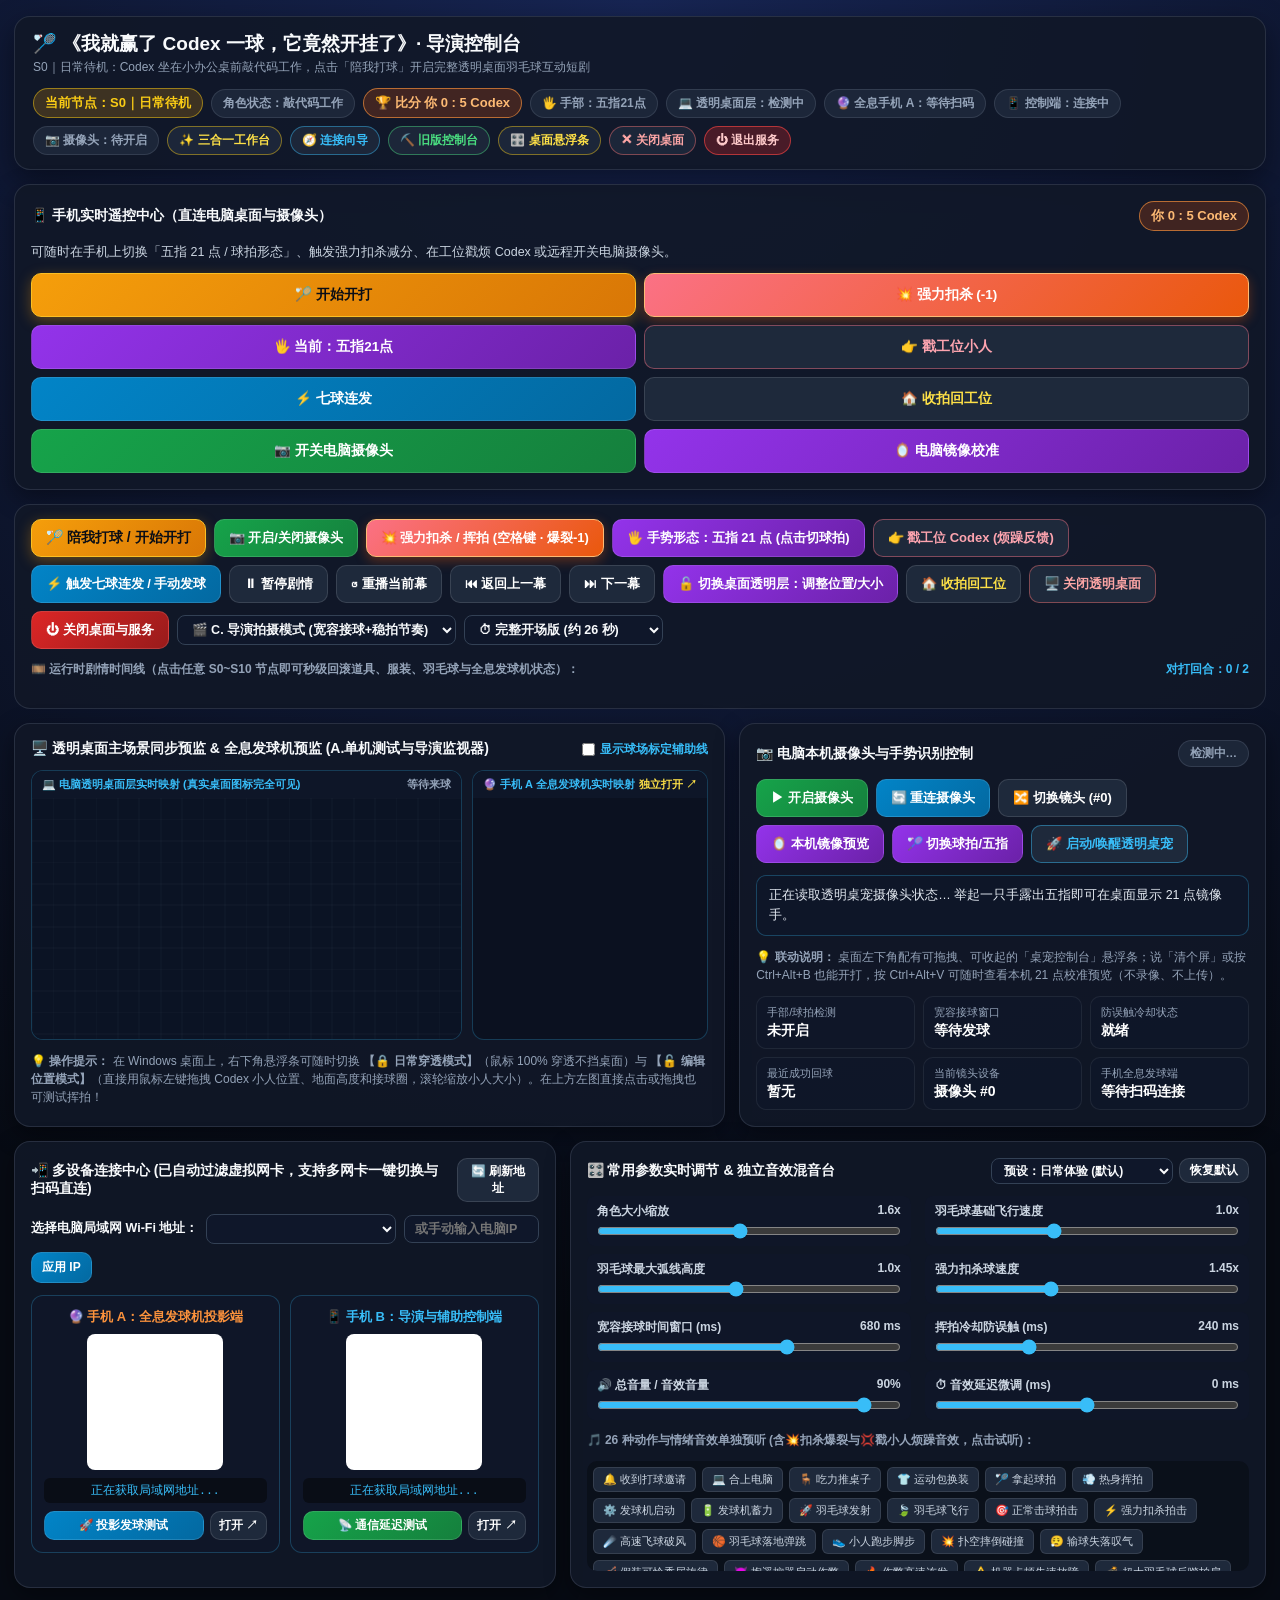
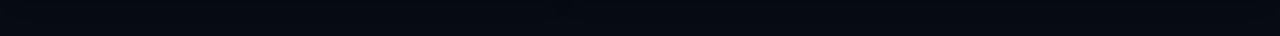
==== coffee/badminton_director.html @ 961d7fb4 "feat: 初始化 Codex 全息桌宠三合一互动工作台 (倒咖啡/挖土搓澡/羽毛球)" ====
<!DOCTYPE html>
<html lang="zh-CN">
<head>
  <meta charset="UTF-8">
  <meta name="viewport" content="width=device-width, initial-scale=1.0, maximum-scale=1.0, user-scalable=no">
  <title>《我就赢了 Codex 一球，它竟然开挂了》· 导演控制台与摄像头动捕中心</title>
  <style>
    :root {
      --bg: #070b14;
      --card: rgba(17, 24, 39, 0.90);
      --border: rgba(148, 163, 184, 0.18);
      --cyan: #38bdf8;
      --green: #4ade80;
      --amber: #facc15;
      --orange: #fb923c;
      --red: #f87171;
      --purple: #c084fc;
      --text: #f8fafc;
      --muted: #94a3b8;
    }
    * { box-sizing: border-box; margin: 0; padding: 0; }
    body {
      background: radial-gradient(circle at 50% 0%, #172554 0%, #070b14 75%);
      color: var(--text);
      font-family: -apple-system, BlinkMacSystemFont, "Segoe UI", "PingFang SC", "Microsoft YaHei", sans-serif;
      min-height: 100vh;
      padding: 16px 14px 48px;
      display: flex;
      flex-direction: column;
      align-items: center;
    }
    .shell {
      width: 100%;
      max-width: 1320px;
      display: flex;
      flex-direction: column;
      gap: 14px;
    }
    .header-bar {
      background: var(--card);
      border: 1px solid var(--border);
      border-radius: 16px;
      padding: 14px 18px;
      display: flex;
      flex-wrap: wrap;
      align-items: center;
      justify-content: space-between;
      gap: 12px;
      box-shadow: 0 10px 30px rgba(0,0,0,0.45);
    }
    .title-group h1 {
      font-size: 19px;
      font-weight: 800;
      display: flex;
      align-items: center;
      gap: 8px;
    }
    .title-group p {
      font-size: 12px;
      color: var(--muted);
      margin-top: 2px;
    }
    .status-strip {
      display: flex;
      flex-wrap: wrap;
      gap: 8px;
      align-items: center;
    }
    .pill {
      padding: 5px 11px;
      border-radius: 999px;
      font-size: 12px;
      font-weight: 700;
      background: rgba(30, 41, 59, 0.9);
      border: 1px solid var(--border);
      color: var(--muted);
      display: inline-flex;
      align-items: center;
      gap: 5px;
    }
    .pill.online {
      background: rgba(22, 163, 74, 0.18);
      border-color: rgba(74, 222, 128, 0.45);
      color: var(--green);
    }
    .pill.active-scene {
      background: rgba(245, 158, 11, 0.2);
      border-color: rgba(250, 204, 21, 0.5);
      color: var(--amber);
      font-size: 13px;
    }

    /* 主控制按钮排 */
    .director-toolbar {
      background: var(--card);
      border: 1px solid var(--border);
      border-radius: 16px;
      padding: 14px 16px;
      display: flex;
      flex-direction: column;
      gap: 12px;
    }
    .main-btns {
      display: flex;
      flex-wrap: wrap;
      gap: 8px;
      align-items: center;
    }
    .btn {
      padding: 9px 14px;
      border-radius: 10px;
      font-size: 13px;
      font-weight: 700;
      border: 1px solid rgba(255,255,255,0.12);
      background: #1e293b;
      color: #fff;
      cursor: pointer;
      display: inline-flex;
      align-items: center;
      justify-content: center;
      gap: 6px;
      transition: all 0.15s;
      text-decoration: none;
    }
    .btn:hover { filter: brightness(1.12); transform: translateY(-1px); }
    .btn:active { transform: scale(0.97); }
    .btn-play {
      background: linear-gradient(135deg, #f59e0b, #d97706);
      border-color: #fbbf24;
      color: #090d16;
      font-size: 14px;
      font-weight: 800;
      box-shadow: 0 4px 14px rgba(245, 158, 11, 0.35);
    }
    .btn-green { background: linear-gradient(135deg, #16a34a, #15803d); }
    .btn-cyan { background: linear-gradient(135deg, #0284c7, #0369a1); }
    .btn-purple { background: linear-gradient(135deg, #9333ea, #6b21a8); }
    .btn-red { background: linear-gradient(135deg, #dc2626, #991b1b); }
    .btn-smash {
      background: linear-gradient(135deg, #fb7185, #ea580c);
      border-color: #fdba74;
      color: #ffffff;
      box-shadow: 0 4px 12px rgba(234, 88, 12, 0.35);
    }
    .score-pill {
      background: rgba(234, 88, 12, 0.22);
      border-color: rgba(251, 146, 60, 0.65);
      color: #fdba74;
      font-size: 13px;
    }
    .mobile-ctrl-card {
      background: linear-gradient(160deg, rgba(15, 28, 52, 0.96), rgba(30, 41, 59, 0.92));
      border: 1px solid rgba(56, 189, 248, 0.45);
      border-radius: 16px;
      padding: 14px;
      display: none;
      flex-direction: column;
      gap: 10px;
    }
    .mobile-grid {
      display: grid;
      grid-template-columns: repeat(2, minmax(0, 1fr));
      gap: 8px;
    }
    .mobile-grid .btn {
      padding: 12px 10px;
      font-size: 13.5px;
    }

    /* S0 - S10 可视化剧情时间线与快照回滚条 */
    .timeline-grid {
      display: grid;
      grid-template-columns: repeat(11, minmax(92px, 1fr));
      gap: 6px;
      overflow-x: auto;
      padding-bottom: 4px;
    }
    .scene-node {
      background: rgba(15, 23, 42, 0.85);
      border: 1px solid rgba(148, 163, 184, 0.2);
      border-radius: 10px;
      padding: 8px 6px;
      cursor: pointer;
      text-align: left;
      transition: all 0.15s;
      display: flex;
      flex-direction: column;
      gap: 3px;
    }
    .scene-node:hover {
      border-color: var(--cyan);
      background: rgba(2, 132, 199, 0.18);
    }
    .scene-node.current {
      background: linear-gradient(135deg, rgba(245, 158, 11, 0.28), rgba(217, 119, 6, 0.18));
      border-color: var(--amber);
      box-shadow: 0 0 14px rgba(245, 158, 11, 0.3);
    }
    .scene-node .s-id {
      font-size: 11px;
      font-weight: 800;
      color: var(--amber);
    }
    .scene-node .s-name {
      font-size: 12px;
      font-weight: 700;
      color: #f8fafc;
      white-space: nowrap;
      overflow: hidden;
      text-overflow: ellipsis;
    }

    /* 中部双栏：左侧透明桌面同步预监 + 全息发球机预监；右侧摄像头挥拍动捕中心 */
    .stage-and-camera-grid {
      display: grid;
      grid-template-columns: 1.35fr 1fr;
      gap: 14px;
    }
    @media (max-width: 1024px) {
      .stage-and-camera-grid { grid-template-columns: 1fr; }
    }
    .card {
      background: var(--card);
      border: 1px solid var(--border);
      border-radius: 16px;
      padding: 16px;
      display: flex;
      flex-direction: column;
      gap: 12px;
      box-shadow: 0 8px 25px rgba(0,0,0,0.4);
    }
    .card-header {
      display: flex;
      align-items: center;
      justify-content: space-between;
      gap: 8px;
      font-size: 14px;
      font-weight: 800;
    }
    .preview-row {
      display: grid;
      grid-template-columns: 1.55fr 0.85fr;
      gap: 10px;
    }
    @media (max-width: 680px) {
      .preview-row { grid-template-columns: 1fr; }
    }
    .canvas-box {
      background: #0b1120;
      border: 1px solid rgba(56, 189, 248, 0.25);
      border-radius: 12px;
      overflow: hidden;
      position: relative;
      display: flex;
      flex-direction: column;
    }
    .canvas-box .c-title {
      padding: 6px 10px;
      font-size: 11px;
      font-weight: 700;
      color: var(--cyan);
      background: rgba(15, 23, 42, 0.9);
      display: flex;
      justify-content: space-between;
    }
    .canvas-box canvas {
      width: 100%;
      height: auto;
      display: block;
      image-rendering: pixelated;
    }

    /* 摄像头动捕面板 */
    .cam-preview-wrap {
      position: relative;
      background: #000;
      border: 1px solid var(--border);
      border-radius: 12px;
      overflow: hidden;
      height: 210px;
      display: flex;
      align-items: center;
      justify-content: center;
    }
    .cam-preview-wrap video {
      display: none;
    }
    .cam-preview-wrap canvas {
      width: 100%;
      height: 100%;
      object-fit: cover;
    }
    .cam-overlay-hint {
      position: absolute;
      bottom: 8px;
      left: 8px;
      right: 8px;
      background: rgba(15, 23, 42, 0.86);
      padding: 6px 10px;
      border-radius: 8px;
      font-size: 12px;
      color: #fde047;
      font-weight: 700;
      text-align: center;
    }
    .telemetry-grid {
      display: grid;
      grid-template-columns: repeat(3, 1fr);
      gap: 8px;
    }
    .tele-item {
      background: rgba(15, 23, 42, 0.75);
      border: 1px solid rgba(255,255,255,0.07);
      border-radius: 10px;
      padding: 8px 10px;
    }
    .tele-item .t-label { font-size: 11px; color: var(--muted); }
    .tele-item .t-val { font-size: 14px; font-weight: 800; margin-top: 2px; color: #fff; }

    /* 下部双栏：左侧多设备连接中心（带二维码与多网卡切换）；右侧参数滑块与独立音效混音台 */
    .bottom-grid {
      display: grid;
      grid-template-columns: 1.05fr 1.35fr;
      gap: 14px;
    }
    @media (max-width: 1024px) {
      .bottom-grid { grid-template-columns: 1fr; }
    }
    .qr-cards {
      display: grid;
      grid-template-columns: 1fr 1fr;
      gap: 10px;
    }
    @media (max-width: 560px) {
      .qr-cards { grid-template-columns: 1fr; }
    }
    .qr-card {
      background: rgba(15, 23, 42, 0.8);
      border: 1px solid rgba(56, 189, 248, 0.25);
      border-radius: 12px;
      padding: 12px;
      display: flex;
      flex-direction: column;
      align-items: center;
      text-align: center;
      gap: 8px;
    }
    .qr-card canvas {
      background: #fff;
      padding: 6px;
      border-radius: 8px;
      width: 136px;
      height: 136px;
      image-rendering: pixelated;
    }
    .url-code {
      font-family: Consolas, monospace;
      font-size: 11.5px;
      color: var(--cyan);
      background: #090d16;
      padding: 5px 8px;
      border-radius: 6px;
      word-break: break-all;
      width: 100%;
      user-select: all;
    }

    /* 中文参数滑块 */
    .sliders-grid {
      display: grid;
      grid-template-columns: 1fr 1fr;
      gap: 8px 14px;
    }
    @media (max-width: 640px) {
      .sliders-grid { grid-template-columns: 1fr; }
    }
    .slider-row {
      display: flex;
      flex-direction: column;
      gap: 3px;
      background: rgba(15, 23, 42, 0.6);
      padding: 7px 10px;
      border-radius: 8px;
    }
    .slider-row .s-top {
      display: flex;
      justify-content: space-between;
      font-size: 12px;
      font-weight: 700;
      color: #cbd5e1;
    }
    .slider-row input[type=range] {
      width: 100%;
      accent-color: var(--cyan);
    }
    .sfx-preview-wrap {
      display: flex;
      flex-wrap: wrap;
      gap: 6px;
      max-height: 110px;
      overflow-y: auto;
      padding: 6px;
      background: rgba(9, 13, 22, 0.7);
      border-radius: 10px;
    }
    .sfx-chip {
      padding: 4px 9px;
      font-size: 11px;
      border-radius: 6px;
      background: #1e293b;
      border: 1px solid rgba(255,255,255,0.1);
      color: #cbd5e1;
      cursor: pointer;
    }
    .sfx-chip:hover { background: #0284c7; color: #fff; }
    select, input[type=text] {
      background: #0f172a;
      color: #f8fafc;
      border: 1px solid #334155;
      border-radius: 8px;
      padding: 6px 10px;
      font-size: 12.5px;
      font-weight: 600;
    }
  </style>
</head>
<body>
  <div class="shell">
    <!-- 顶部状态总览栏 -->
    <div class="header-bar">
      <div class="title-group">
        <h1>🏸 《我就赢了 Codex 一球，它竟然开挂了》· 导演控制台</h1>
        <p id="sceneDescText">S0｜日常待机：Codex 坐在小办公桌前敲代码工作，点击「陪我打球」开启完整透明桌面羽毛球互动短剧</p>
      </div>
      <div class="status-strip">
        <span class="pill active-scene" id="curScenePill">当前节点：S0｜日常待机</span>
        <span class="pill" id="curPosePill">角色状态：敲代码工作</span>
        <span class="pill score-pill" id="liveScorePill">🏆 比分 你 0 : 5 Codex</span>
        <span class="pill" id="handModePill">🖐 手部：五指21点</span>
        <span class="pill" id="devDesktopPill">💻 透明桌面层：检测中</span>
        <span class="pill" id="devHoloPill">🔮 全息手机 A：等待扫码</span>
        <span class="pill" id="devCtrlPill">📱 控制端：连接中</span>
        <span class="pill" id="devCamPill">📷 摄像头：待开启</span>
        <a class="pill" href="/" style="text-decoration:none;color:#fde047;border-color:rgba(250,204,21,0.45);">✨ 三合一工作台</a>
        <a class="pill" href="/guide" target="_blank" style="text-decoration:none;color:#38bdf8;border-color:rgba(56,189,248,0.45);">🧭 连接向导</a>
        <a class="pill" href="/strike/dash" style="text-decoration:none;color:#4ade80;border-color:rgba(74,222,128,0.45);">⛏️ 旧版控制台</a>
        <button class="pill" id="btnShowBarTop" style="cursor:pointer;color:#fde047;border-color:rgba(250,204,21,0.45);">🎛️ 桌面悬浮条</button>
        <button class="pill" id="btnCloseDesktopTop" style="cursor:pointer;color:#fca5a5;border-color:rgba(248,113,113,0.45);">✕ 关闭桌面</button>
        <button class="pill" id="btnShutdownTop" style="cursor:pointer;background:rgba(220,38,38,0.28);color:#fecaca;border-color:rgba(239,68,68,0.65);">⏻ 退出服务</button>
      </div>
    </div>

    <!-- 手机端实时遥控面板（/badminton/ctrl 访问时自动置顶显示，大按钮直连电脑实时互动） -->
    <div class="card mobile-ctrl-card" id="mobileCtrlBar">
      <div class="card-header">
        <span>📱 手机实时遥控中心（直连电脑桌面与摄像头）</span>
        <span class="pill score-pill" id="mobileScoreText">你 0 : 5 Codex</span>
      </div>
      <div id="mobileBubbleHint" style="font-size:12.5px;color:#cbd5e1;line-height:1.45;">
        可随时在手机上切换「五指 21 点 / 球拍形态」、触发强力扣杀减分、在工位戳烦 Codex 或远程开关电脑摄像头。
      </div>
      <div class="mobile-grid">
        <button class="btn btn-play" id="btnMobStart">🏸 开始开打</button>
        <button class="btn btn-smash" id="btnMobSmash">💥 强力扣杀 (-1)</button>
        <button class="btn btn-purple" id="btnMobHandMode">🖐 当前：五指21点</button>
        <button class="btn" id="btnMobPoke" style="color:#fda4af;border-color:rgba(251,113,133,0.45);">👉 戳工位小人</button>
        <button class="btn btn-cyan" id="btnMobBarrage">⚡ 七球连发</button>
        <button class="btn" id="btnMobQuit" style="color:#fde047;">🏠 收拍回工位</button>
        <button class="btn btn-green" id="btnMobCam">📷 开关电脑摄像头</button>
        <button class="btn btn-purple" id="btnMobPreview">🪞 电脑镜像校准</button>
      </div>
    </div>

    <!-- 导演主控工具栏与 S0~S10 可视化时间线快照回滚 -->
    <div class="director-toolbar">
      <div class="main-btns">
        <button class="btn btn-play" id="btnStartPlay">🏸 陪我打球 / 开始开打</button>
        <button class="btn btn-green" id="btnCamQuickTop">📷 开启/关闭摄像头</button>
        <button class="btn btn-smash" id="btnManualSwing">💥 强力扣杀 / 挥拍 (空格键 · 爆裂-1)</button>
        <button class="btn btn-purple" id="btnHandModeToggle">🖐 手势形态：五指 21 点 (点击切球拍)</button>
        <button class="btn" id="btnPokeCodex" style="color:#fda4af;border-color:rgba(251,113,133,0.45);">👉 戳工位 Codex (烦躁反馈)</button>
        <button class="btn btn-cyan" id="btnManualServe">⚡ 触发七球连发 / 手动发球</button>
        <button class="btn" id="btnPauseResume">⏸ 暂停剧情</button>
        <button class="btn" id="btnReplayScene">↺ 重播当前幕</button>
        <button class="btn" id="btnPrevScene">⏮ 返回上一幕</button>
        <button class="btn" id="btnNextScene">⏭ 下一幕</button>
        <button class="btn btn-purple" id="btnToggleEdit">🔓 切换桌面透明层：调整位置/大小</button>
        <button class="btn" id="btnReturnDaily" style="color:#fde047;">🏠 收拍回工位</button>
        <button class="btn" id="btnCloseDesktop" style="color:#fca5a5;border-color:rgba(248,113,113,0.45);">🖥️ 关闭透明桌面</button>
        <button class="btn btn-red" id="btnShutdownSystem">⏻ 关闭桌面与服务</button>
        <select id="selSystemMode" title="切换系统运行模式">
          <option value="director">🎬 C. 导演拍摄模式 (宽容接球+稳拍节奏)</option>
          <option value="single">💻 A. 单机测试模式 (无需连接手机)</option>
          <option value="multi">📱 B. 多设备实机模式 (严格跨端确认)</option>
        </select>
        <select id="selVersionMode" title="切换成片节奏版本">
          <option value="full">⏱ 完整开场版 (约 26 秒)</option>
          <option value="compact">⚡ 短视频紧凑版 (约 20 秒)</option>
        </select>
      </div>

      <div style="font-size:12px;color:#94a3b8;display:flex;justify-content:space-between;align-items:center;">
        <span>🎞️ <strong>运行时剧情时间线（点击任意 S0~S10 节点即可秒级回滚道具、服装、羽毛球与全息发球机状态）：</strong></span>
        <span id="rallyCounterText" style="color:#38bdf8;font-weight:700;">对打回合：0 / 2</span>
      </div>
      <div class="timeline-grid" id="timelineGrid"></div>
    </div>

    <!-- 中部：左侧透明桌面同步预监 + 模拟全息发球机；右侧摄像头手部挥拍动捕中心 -->
    <div class="stage-and-camera-grid">
      <!-- 左侧：透明桌面场景实时同步预监 & 单机模拟发球机 -->
      <div class="card">
        <div class="card-header">
          <span>🖥️ 透明桌面主场景同步预监 &amp; 全息发球机预监 (A.单机测试与导演监视器)</span>
          <label style="font-size:12px;color:#38bdf8;cursor:pointer;display:flex;align-items:center;gap:5px;">
            <input type="checkbox" id="chkGuideLines"> 显示球场标定辅助线
          </label>
        </div>
        <div class="preview-row">
          <div class="canvas-box">
            <div class="c-title">
              <span>💻 电脑透明桌面层实时映射 (真实桌面图标完全可见)</span>
              <span id="hitWindowBadge" style="color:#94a3b8;">等待来球</span>
            </div>
            <canvas id="courtPreviewCanvas" width="520" height="292"></canvas>
          </div>
          <div class="canvas-box">
            <div class="c-title">
              <span>🔮 手机 A 全息发球机实时映射</span>
              <a href="/badminton/holo" target="_blank" style="color:#fde047;text-decoration:none;">独立打开 ↗</a>
            </div>
            <canvas id="simHoloCanvas" width="240" height="180"></canvas>
          </div>
        </div>
        <div style="font-size:12px;color:#94a3b8;line-height:1.5;">
          💡 <strong>操作提示：</strong> 在 Windows 桌面上，右下角悬浮条可随时切换 <strong>【🔒 日常穿透模式】</strong>（鼠标 100% 穿透不挡桌面）与 <strong>【🔓 编辑位置模式】</strong>（直接用鼠标左键拖拽 Codex 小人位置、地面高度和接球圈，滚轮缩放小人大小）。在上方左图直接点击或拖拽也可测试挥拍！
        </div>
      </div>

      <div class="card">
        <div class="card-header"><span>📷 电脑本机摄像头与手势识别控制</span><span class="pill" id="camStatePill" style="font-size:11.5px;">检测中…</span></div>
        <div style="display:flex;gap:8px;flex-wrap:wrap;align-items:center;"><button class="btn btn-green" id="btnCamToggle">▶ 开启摄像头</button><button class="btn btn-cyan" id="btnCamRetry">🔄 重连摄像头</button><button class="btn" id="btnCamSwitch">🔀 切换镜头 (#0)</button><button class="btn btn-purple" id="btnCamPreview">🪞 本机镜像预览</button><button class="btn btn-purple" id="btnHandModeCam">🏸 切换球拍/五指</button><button class="btn" id="btnLaunchOverlay" style="border-color:rgba(56,189,248,0.45);color:#38bdf8;">🚀 启动/唤醒透明桌宠</button></div>
        <div id="camBanner" style="background:rgba(15,23,42,0.85);border:1px solid rgba(56,189,248,0.28);border-radius:10px;padding:10px 12px;font-size:12.5px;line-height:1.55;color:#e2e8f0;">正在读取透明桌宠摄像头状态… 举起一只手露出五指即可在桌面显示 21 点镜像手。</div>
        <div style="font-size:12px;color:#94a3b8;line-height:1.5;">💡 <strong>联动说明：</strong> 桌面左下角配有可拖拽、可收起的「桌宠控制台」悬浮条；说「清个屏」或按 Ctrl+Alt+B 也能开打，按 Ctrl+Alt+V 可随时查看本机 21 点校准预览（不录像、不上传）。</div>
        <div class="telemetry-grid">
          <div class="tele-item">
            <div class="t-label">手部/球拍检测</div>
            <div class="t-val" id="teleHand">未开启</div>
          </div>
          <div class="tele-item">
            <div class="t-label">宽容接球窗口</div>
            <div class="t-val" id="teleWindow">等待发球</div>
          </div>
          <div class="tele-item">
            <div class="t-label">防误触冷却状态</div>
            <div class="t-val" id="teleCooldown">就绪</div>
          </div>
          <div class="tele-item">
            <div class="t-label">最近成功回球</div>
            <div class="t-val" id="teleLastHit">暂无</div>
          </div>
          <div class="tele-item">
            <div class="t-label">当前镜头设备</div>
            <div class="t-val" id="teleCamIdx">摄像头 #0</div>
          </div>
          <div class="tele-item">
            <div class="t-label">手机全息发球端</div>
            <div class="t-val" id="telePhone">等待扫码连接</div>
          </div>
        </div>
      </div>
    </div>

    <!-- 下部：左侧多设备连接中心（解决两个手机与电脑地址不适配问题）；右侧中文参数滑块与音效混音台 -->
    <div class="bottom-grid">
      <!-- 左侧：设备连接中心 -->
      <div class="card">
        <div class="card-header">
          <span>📲 多设备连接中心 (已自动过滤虚拟网卡，支持多网卡一键切换与扫码直连)</span>
          <button class="btn" id="btnRefreshLan" style="padding:4px 10px;font-size:12px;">🔄 刷新地址</button>
        </div>

        <div style="display:flex;gap:8px;align-items:center;flex-wrap:wrap;font-size:12.5px;">
          <span><strong>选择电脑局域网 Wi-Fi 地址：</strong></span>
          <select id="selLanIp" style="flex:1;min-width:150px;"></select>
          <input type="text" id="inpCustomIp" placeholder="或手动输入电脑IP" style="width:135px;">
          <button class="btn btn-cyan" id="btnApplyIp" style="padding:6px 10px;font-size:12px;">应用 IP</button>
        </div>

        <div class="qr-cards">
          <!-- 手机 A：全息发球机端 -->
          <div class="qr-card">
            <div style="font-size:13px;font-weight:800;color:#fb923c;">🔮 手机 A：全息发球机投影端</div>
            <canvas id="qrHoloCanvas" width="136" height="136"></canvas>
            <div class="url-code" id="urlHoloText">正在获取局域网地址...</div>
            <div style="display:flex;gap:6px;width:100%;">
              <button class="btn btn-cyan" id="btnTestHolo" style="flex:1;padding:6px;font-size:11.5px;">🚀 投影发球测试</button>
              <a class="btn" id="linkHoloOpen" href="/badminton/holo" target="_blank" style="padding:6px 8px;font-size:11.5px;">打开 ↗</a>
            </div>
          </div>

          <!-- 手机 B：辅助控制与导演端 -->
          <div class="qr-card">
            <div style="font-size:13px;font-weight:800;color:#38bdf8;">📱 手机 B：导演与辅助控制端</div>
            <canvas id="qrCtrlCanvas" width="136" height="136"></canvas>
            <div class="url-code" id="urlCtrlText">正在获取局域网地址...</div>
            <div style="display:flex;gap:6px;width:100%;">
              <button class="btn btn-green" id="btnTestPing" style="flex:1;padding:6px;font-size:11.5px;">📡 通信延迟测试</button>
              <a class="btn" id="linkCtrlOpen" href="/badminton/ctrl" target="_blank" style="padding:6px 8px;font-size:11.5px;">打开 ↗</a>
            </div>
          </div>
        </div>
      </div>

      <!-- 右侧：中文参数滑块、预设模式与独立音效混音台 -->
      <div class="card">
        <div class="card-header">
          <span>🎛️ 常用参数实时调节 &amp; 独立音效混音台</span>
          <div style="display:flex;gap:6px;align-items:center;">
            <select id="selPreset" style="padding:4px 8px;font-size:12px;">
              <option value="daily">预设：日常体验 (默认)</option>
              <option value="filming">预设：稳定拍摄 (宽容接球)</option>
              <option value="fast_funny">预设：快节奏搞笑 (短视频)</option>
              <option value="custom">预设：自定义</option>
            </select>
            <button class="btn" id="btnResetParams" style="padding:4px 10px;font-size:11.5px;">恢复默认</button>
          </div>
        </div>

        <div class="sliders-grid">
          <div class="slider-row">
            <div class="s-top"><span>角色大小缩放</span><span id="valCharScale">1.6x</span></div>
            <input type="range" id="rngCharScale" min="0.8" max="2.5" step="0.05" value="1.6">
          </div>
          <div class="slider-row">
            <div class="s-top"><span>羽毛球基础飞行速度</span><span id="valShuttleSpeed">1.0x</span></div>
            <input type="range" id="rngShuttleSpeed" min="0.5" max="1.8" step="0.05" value="1.0">
          </div>
          <div class="slider-row">
            <div class="s-top"><span>羽毛球最大弧线高度</span><span id="valArcHeight">1.0x</span></div>
            <input type="range" id="rngArcHeight" min="0.5" max="1.6" step="0.05" value="1.0">
          </div>
          <div class="slider-row">
            <div class="s-top"><span>强力扣杀球速度</span><span id="valSmashSpeed">1.45x</span></div>
            <input type="range" id="rngSmashSpeed" min="1.0" max="2.2" step="0.05" value="1.45">
          </div>
          <div class="slider-row">
            <div class="s-top"><span>宽容接球时间窗口 (ms)</span><span id="valHitWindow">680 ms</span></div>
            <input type="range" id="rngHitWindow" min="300" max="900" step="20" value="680">
          </div>
          <div class="slider-row">
            <div class="s-top"><span>挥拍冷却防误触 (ms)</span><span id="valCooldown">240 ms</span></div>
            <input type="range" id="rngCooldown" min="150" max="450" step="10" value="240">
          </div>
          <div class="slider-row">
            <div class="s-top"><span>🔊 总音量 / 音效音量</span><span id="valVolume">90%</span></div>
            <input type="range" id="rngVolume" min="0" max="1" step="0.05" value="0.9">
          </div>
          <div class="slider-row">
            <div class="s-top"><span>⏱ 音效延迟微调 (ms)</span><span id="valAudioOffset">0 ms</span></div>
            <input type="range" id="rngAudioOffset" min="-150" max="150" step="10" value="0">
          </div>
        </div>

        <div style="font-size:12px;color:#94a3b8;font-weight:700;">🎵 26 种动作与情绪音效单独预听 (含💥扣杀爆裂与💢戳小人烦躁音效，点击试听)：</div>
        <div class="sfx-preview-wrap" id="sfxPreviewWrap"></div>
      </div>
    </div>
  </div>

  <script src="/coffee/badminton_director.js?v=live4"></script>
</body>
</html>
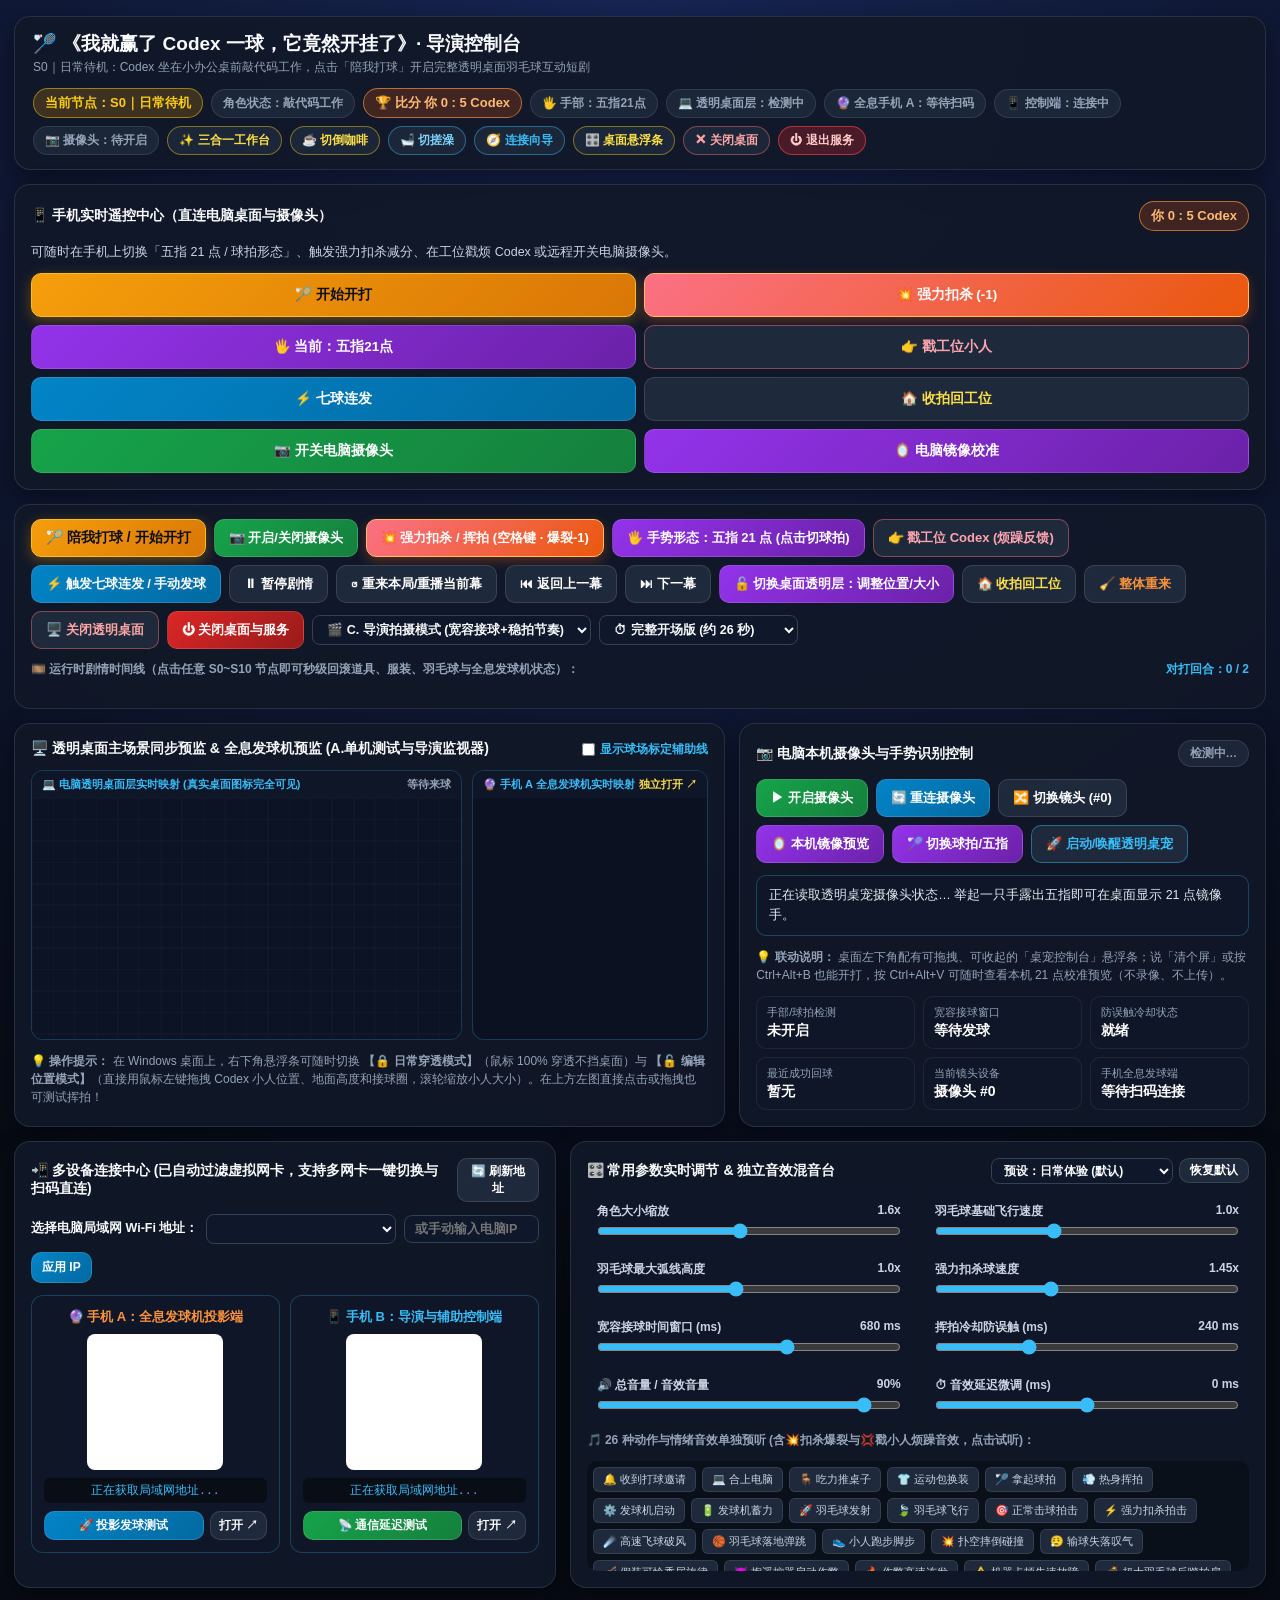
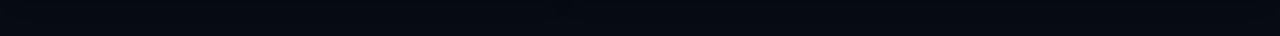
==== commit 999d4967: "fix: 全面修复空白电脑兼容、多端状态机、纯ASCII启动器、防闪黑框与动态扫码适配" ====
--- a/coffee/badminton_director.html
+++ b/coffee/badminton_director.html
@@ -442,8 +442,9 @@
         <span class="pill" id="devCtrlPill">📱 控制端：连接中</span>
         <span class="pill" id="devCamPill">📷 摄像头：待开启</span>
         <a class="pill" href="/" style="text-decoration:none;color:#fde047;border-color:rgba(250,204,21,0.45);">✨ 三合一工作台</a>
+        <button class="pill" id="btnSwitchCoffee" style="cursor:pointer;color:#fde047;border-color:rgba(250,204,21,0.45);">☕ 切倒咖啡</button>
+        <button class="pill" id="btnSwitchStrike" style="cursor:pointer;color:#7dd3fc;border-color:rgba(56,189,248,0.45);">🛁 切搓澡</button>
         <a class="pill" href="/guide" target="_blank" style="text-decoration:none;color:#38bdf8;border-color:rgba(56,189,248,0.45);">🧭 连接向导</a>
-        <a class="pill" href="/strike/dash" style="text-decoration:none;color:#4ade80;border-color:rgba(74,222,128,0.45);">⛏️ 旧版控制台</a>
         <button class="pill" id="btnShowBarTop" style="cursor:pointer;color:#fde047;border-color:rgba(250,204,21,0.45);">🎛️ 桌面悬浮条</button>
         <button class="pill" id="btnCloseDesktopTop" style="cursor:pointer;color:#fca5a5;border-color:rgba(248,113,113,0.45);">✕ 关闭桌面</button>
         <button class="pill" id="btnShutdownTop" style="cursor:pointer;background:rgba(220,38,38,0.28);color:#fecaca;border-color:rgba(239,68,68,0.65);">⏻ 退出服务</button>
@@ -481,11 +482,12 @@
         <button class="btn" id="btnPokeCodex" style="color:#fda4af;border-color:rgba(251,113,133,0.45);">👉 戳工位 Codex (烦躁反馈)</button>
         <button class="btn btn-cyan" id="btnManualServe">⚡ 触发七球连发 / 手动发球</button>
         <button class="btn" id="btnPauseResume">⏸ 暂停剧情</button>
-        <button class="btn" id="btnReplayScene">↺ 重播当前幕</button>
+        <button class="btn" id="btnReplayScene">↺ 重来本局/重播当前幕</button>
         <button class="btn" id="btnPrevScene">⏮ 返回上一幕</button>
         <button class="btn" id="btnNextScene">⏭ 下一幕</button>
         <button class="btn btn-purple" id="btnToggleEdit">🔓 切换桌面透明层：调整位置/大小</button>
         <button class="btn" id="btnReturnDaily" style="color:#fde047;">🏠 收拍回工位</button>
+        <button class="btn" id="btnResetAllBm" style="color:#fb923c;">🧹 整体重来</button>
         <button class="btn" id="btnCloseDesktop" style="color:#fca5a5;border-color:rgba(248,113,113,0.45);">🖥️ 关闭透明桌面</button>
         <button class="btn btn-red" id="btnShutdownSystem">⏻ 关闭桌面与服务</button>
         <select id="selSystemMode" title="切换系统运行模式">
